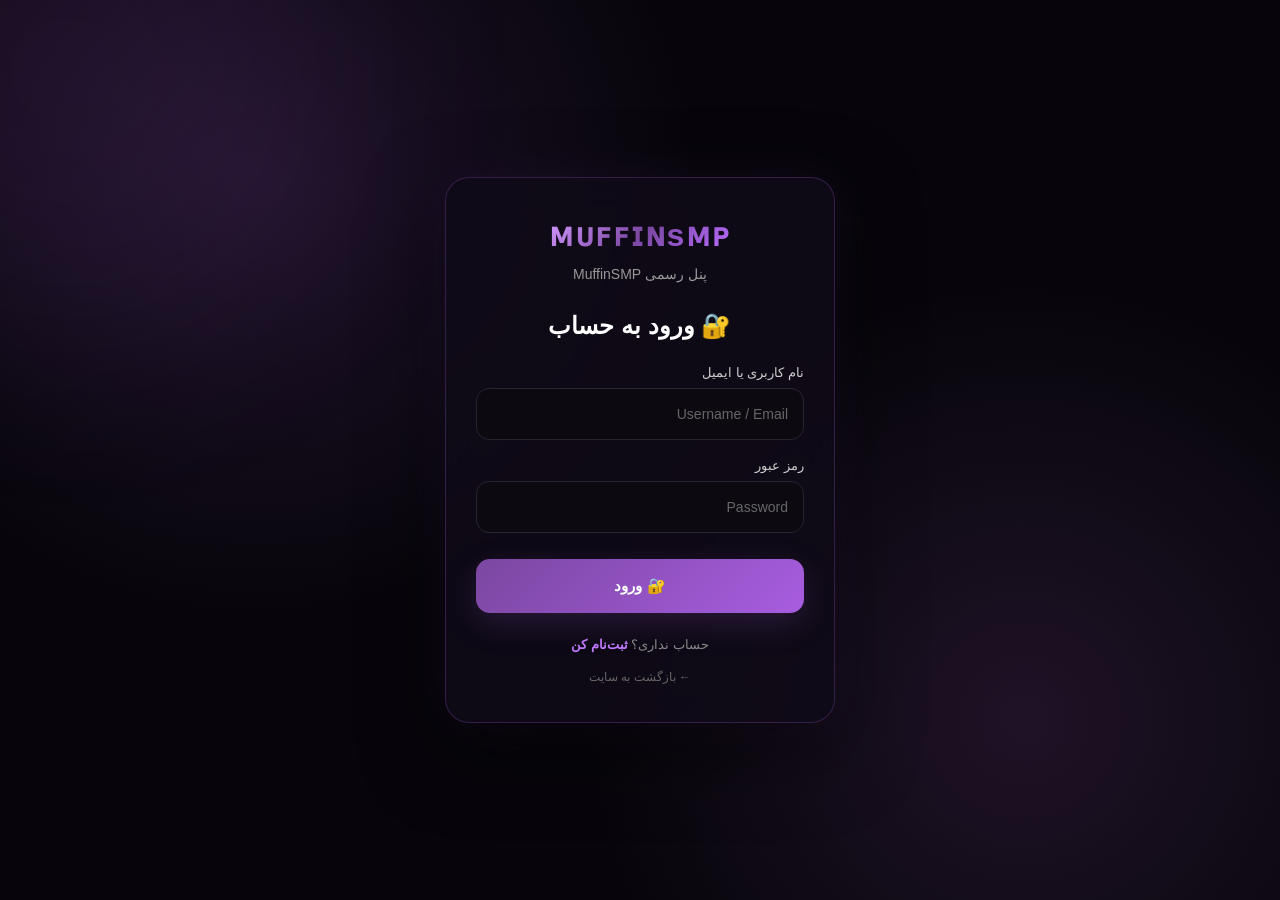
==== login.html @ 513a9d9e "Create login.html" ====
<!DOCTYPE html>
<html lang="fa" dir="rtl">
<head>
    <meta charset="UTF-8">
    <meta name="viewport" content="width=device-width, initial-scale=1.0">

    <title>ورود | MuffinSMP</title>

    <link rel="icon" type="image/png" href="assets/favicon.png">

    <style>
        * {
            box-sizing: border-box;
            margin: 0;
            padding: 0;
        }

        body {
            min-height: 100vh;
            font-family: Arial, Tahoma, sans-serif;
            background:
                radial-gradient(circle at 20% 20%, rgba(123, 71, 161, .22), transparent 35%),
                radial-gradient(circle at 80% 80%, rgba(155, 89, 182, .16), transparent 35%),
                #07050b;
            color: #fff;
            display: flex;
            align-items: center;
            justify-content: center;
            overflow-x: hidden;
        }

        body::before {
            content: "";
            position: fixed;
            width: 500px;
            height: 500px;
            background: rgba(123, 71, 161, .12);
            filter: blur(100px);
            border-radius: 50%;
            top: -180px;
            left: -180px;
            pointer-events: none;
        }

        .container {
            width: 100%;
            max-width: 430px;
            padding: 20px;
        }

        .card {
            position: relative;
            background: rgba(15, 11, 23, .88);
            border: 1px solid rgba(167, 91, 220, .25);
            border-radius: 24px;
            padding: 38px 30px;
            box-shadow:
                0 25px 80px rgba(0, 0, 0, .55),
                0 0 50px rgba(123, 71, 161, .12);
            backdrop-filter: blur(18px);
        }

        .logo {
            text-align: center;
            margin-bottom: 12px;
        }

        .logo span {
            font-size: 32px;
            font-weight: 900;
            letter-spacing: 2px;
            background: linear-gradient(135deg, #d49aff, #7b47a1, #b86cff);
            -webkit-background-clip: text;
            -webkit-text-fill-color: transparent;
        }

        .subtitle {
            text-align: center;
            color: #999;
            font-size: 14px;
            margin-bottom: 30px;
        }

        .title {
            text-align: center;
            font-size: 24px;
            font-weight: 800;
            margin-bottom: 25px;
        }

        .input-group {
            margin-bottom: 18px;
        }

        label {
            display: block;
            color: #cfcfcf;
            font-size: 13px;
            margin-bottom: 8px;
        }

        input {
            width: 100%;
            height: 52px;
            border-radius: 13px;
            border: 1px solid #292331;
            outline: none;
            background: #0c0911;
            color: #fff;
            padding: 0 15px;
            font-size: 14px;
            transition: .25s;
        }

        input:focus {
            border-color: #9b59d0;
            box-shadow: 0 0 0 3px rgba(155, 89, 208, .12);
        }

        input::placeholder {
            color: #666;
        }

        .login-btn {
            width: 100%;
            height: 54px;
            margin-top: 8px;
            border: none;
            border-radius: 14px;
            cursor: pointer;
            color: #fff;
            font-size: 15px;
            font-weight: 800;
            background: linear-gradient(135deg, #7b47a1, #a85de0);
            box-shadow: 0 10px 30px rgba(123, 71, 161, .25);
            transition: .25s;
        }

        .login-btn:hover {
            transform: translateY(-2px);
            box-shadow: 0 14px 35px rgba(123, 71, 161, .4);
        }

        .login-btn:disabled {
            opacity: .6;
            cursor: wait;
            transform: none;
        }

        .message {
            display: none;
            margin-top: 16px;
            padding: 12px 14px;
            border-radius: 12px;
            font-size: 13px;
            text-align: center;
        }

        .message.show {
            display: block;
        }

        .message.error {
            color: #ffb3b3;
            background: rgba(231, 76, 60, .10);
            border: 1px solid rgba(231, 76, 60, .25);
        }

        .message.success {
            color: #b8ffd0;
            background: rgba(46, 204, 113, .10);
            border: 1px solid rgba(46, 204, 113, .25);
        }

        .register {
            text-align: center;
            margin-top: 24px;
            color: #888;
            font-size: 13px;
        }

        .register a {
            color: #c17aff;
            text-decoration: none;
            font-weight: 700;
        }

        .register a:hover {
            text-decoration: underline;
        }

        .back {
            display: block;
            text-align: center;
            margin-top: 18px;
            color: #666;
            text-decoration: none;
            font-size: 12px;
        }

        .back:hover {
            color: #aaa;
        }

        .loading {
            display: inline-flex;
            align-items: center;
            justify-content: center;
            gap: 8px;
        }

        .spinner {
            width: 16px;
            height: 16px;
            border: 2px solid rgba(255,255,255,.25);
            border-top-color: #fff;
            border-radius: 50%;
            animation: spin .7s linear infinite;
        }

        @keyframes spin {
            to {
                transform: rotate(360deg);
            }
        }

        @media (max-width: 480px) {
            .container {
                padding: 14px;
            }

            .card {
                padding: 30px 20px;
                border-radius: 20px;
            }

            .logo span {
                font-size: 28px;
            }
        }
    </style>
</head>

<body>

<div class="container">

    <div class="card">

        <div class="logo">
            <span>ᴍᴜꜰꜰɪɴѕᴍᴘ</span>
        </div>

        <div class="subtitle">
            پنل رسمی MuffinSMP
        </div>

        <div class="title">
            🔐 ورود به حساب
        </div>

        <form id="loginForm">

            <div class="input-group">
                <label for="username">نام کاربری یا ایمیل</label>
                <input
                    id="username"
                    name="username"
                    type="text"
                    placeholder="Username / Email"
                    autocomplete="username"
                    required
                >
            </div>

            <div class="input-group">
                <label for="password">رمز عبور</label>
                <input
                    id="password"
                    name="password"
                    type="password"
                    placeholder="Password"
                    autocomplete="current-password"
                    required
                >
            </div>

            <button id="loginBtn" class="login-btn" type="submit">
                🔐 ورود
            </button>

        </form>

        <div id="message" class="message"></div>

        <div class="register">
            حساب نداری؟
            <a href="register.html">ثبت‌نام کن</a>
        </div>

        <a class="back" href="index.html">
            ← بازگشت به سایت
        </a>

    </div>

</div>

<script>
    const API = "https://api.muffinsmp.ir/api";

    const form = document.getElementById("loginForm");
    const button = document.getElementById("loginBtn");
    const message = document.getElementById("message");

    function showMessage(text, type = "error") {
        message.textContent = text;
        message.className = "message show " + type;
    }

    function setLoading(loading) {

        button.disabled = loading;

        if (loading) {
            button.innerHTML = `
                <span class="loading">
                    <span class="spinner"></span>
                    در حال ورود...
                </span>
            `;
        } else {
            button.innerHTML = "🔐 ورود";
        }
    }

    form.addEventListener("submit", async (event) => {

        event.preventDefault();

        const username = document
            .getElementById("username")
            .value
            .trim();

        const password = document
            .getElementById("password")
            .value;

        if (!username || !password) {
            showMessage("لطفاً نام کاربری و رمز عبور را وارد کنید.");
            return;
        }

        setLoading(true);
        message.className = "message";

        try {

            const response = await fetch(`${API}/login`, {
                method: "POST",
                headers: {
                    "Content-Type": "application/json"
                },
                body: JSON.stringify({
                    username,
                    password
                })
            });

            let data = {};

            try {
                data = await response.json();
            } catch {
                data = {};
            }

            if (!response.ok) {

                showMessage(
                    data.error ||
                    data.message ||
                    "نام کاربری یا رمز عبور اشتباه است."
                );

                setLoading(false);
                return;
            }

            if (!data.token) {
                showMessage("ورود انجام شد اما توکن دریافت نشد.");
                setLoading(false);
                return;
            }

            localStorage.setItem("muffin_token", data.token);

            showMessage("✅ ورود موفق بود؛ در حال انتقال...", "success");

            setTimeout(() => {
                window.location.href = "panel.html";
            }, 700);

        } catch (error) {

            console.error("Login Error:", error);

            showMessage(
                "ارتباط با سرور برقرار نشد. دوباره تلاش کنید."
            );

            setLoading(false);
        }
    });

    // اگر قبلاً لاگین شده، مستقیم پنل باز شود
    if (localStorage.getItem("muffin_token")) {
        window.location.href = "panel.html";
    }
</script>

</body>
</html>
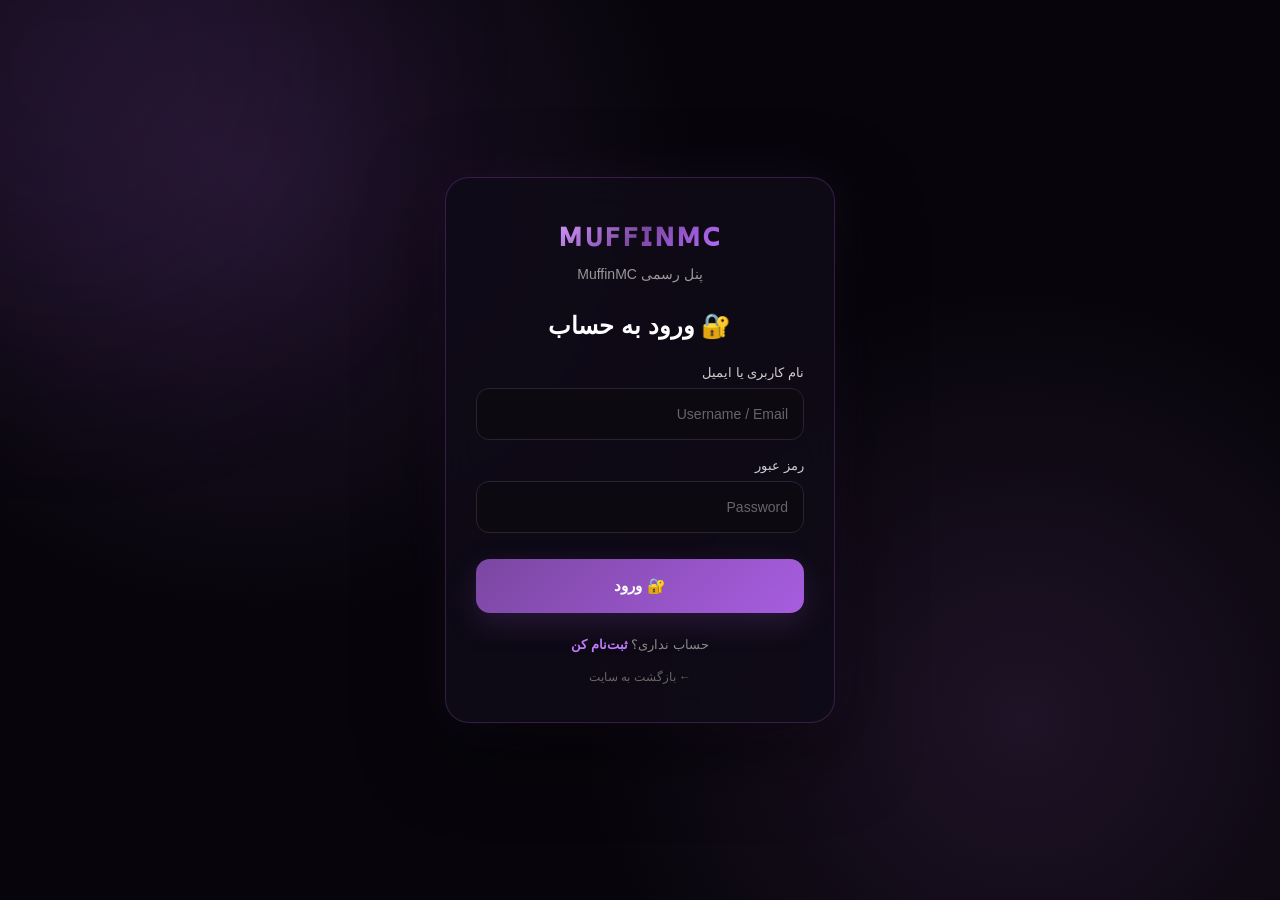
==== commit e505451c: "Update login.html" ====
--- a/login.html
+++ b/login.html
@@ -1,268 +1,475 @@
 <!DOCTYPE html>
 <html lang="fa" dir="rtl">
+
 <head>
+
     <meta charset="UTF-8">
     <meta name="viewport" content="width=device-width, initial-scale=1.0">
 
-    <title>ورود | MuffinSMP</title>
+    <title>ورود | MuffinMC</title>
 
     <link rel="icon" type="image/png" href="assets/favicon.png">
 
     <style>
+
         * {
             box-sizing: border-box;
             margin: 0;
             padding: 0;
         }
 
+        html,
         body {
+            margin: 0;
+            padding: 0;
+        }
+
+        body {
+
             min-height: 100vh;
-            font-family: Arial, Tahoma, sans-serif;
+
+            font-family:
+                Arial,
+                Tahoma,
+                sans-serif;
+
             background:
-                radial-gradient(circle at 20% 20%, rgba(123, 71, 161, .22), transparent 35%),
-                radial-gradient(circle at 80% 80%, rgba(155, 89, 182, .16), transparent 35%),
+
+                radial-gradient(
+                    circle at 20% 20%,
+                    rgba(123, 71, 161, .22),
+                    transparent 35%
+                ),
+
+                radial-gradient(
+                    circle at 80% 80%,
+                    rgba(155, 89, 182, .16),
+                    transparent 35%
+                ),
+
                 #07050b;
+
             color: #fff;
+
             display: flex;
+
             align-items: center;
+
             justify-content: center;
+
             overflow-x: hidden;
         }
 
         body::before {
+
             content: "";
+
             position: fixed;
+
             width: 500px;
             height: 500px;
-            background: rgba(123, 71, 161, .12);
+
+            background:
+                rgba(123, 71, 161, .12);
+
             filter: blur(100px);
+
             border-radius: 50%;
+
             top: -180px;
             left: -180px;
+
             pointer-events: none;
         }
 
         .container {
+
             width: 100%;
+
             max-width: 430px;
+
             padding: 20px;
         }
 
         .card {
+
             position: relative;
-            background: rgba(15, 11, 23, .88);
-            border: 1px solid rgba(167, 91, 220, .25);
+
+            background:
+                rgba(15, 11, 23, .88);
+
+            border:
+                1px solid
+                rgba(167, 91, 220, .25);
+
             border-radius: 24px;
+
             padding: 38px 30px;
+
             box-shadow:
-                0 25px 80px rgba(0, 0, 0, .55),
-                0 0 50px rgba(123, 71, 161, .12);
+
+                0 25px 80px
+                rgba(0, 0, 0, .55),
+
+                0 0 50px
+                rgba(123, 71, 161, .12);
+
             backdrop-filter: blur(18px);
         }
 
         .logo {
+
             text-align: center;
+
             margin-bottom: 12px;
         }
 
         .logo span {
+
             font-size: 32px;
+
             font-weight: 900;
+
             letter-spacing: 2px;
-            background: linear-gradient(135deg, #d49aff, #7b47a1, #b86cff);
+
+            background:
+
+                linear-gradient(
+                    135deg,
+                    #d49aff,
+                    #7b47a1,
+                    #b86cff
+                );
+
             -webkit-background-clip: text;
+
             -webkit-text-fill-color: transparent;
         }
 
         .subtitle {
+
             text-align: center;
+
             color: #999;
+
             font-size: 14px;
+
             margin-bottom: 30px;
         }
 
         .title {
+
             text-align: center;
+
             font-size: 24px;
+
             font-weight: 800;
+
             margin-bottom: 25px;
         }
 
         .input-group {
+
             margin-bottom: 18px;
         }
 
         label {
+
             display: block;
+
             color: #cfcfcf;
+
             font-size: 13px;
+
             margin-bottom: 8px;
         }
 
         input {
+
             width: 100%;
+
             height: 52px;
+
             border-radius: 13px;
-            border: 1px solid #292331;
+
+            border:
+                1px solid
+                #292331;
+
             outline: none;
+
             background: #0c0911;
+
             color: #fff;
+
             padding: 0 15px;
+
             font-size: 14px;
+
             transition: .25s;
         }
 
         input:focus {
+
             border-color: #9b59d0;
-            box-shadow: 0 0 0 3px rgba(155, 89, 208, .12);
+
+            box-shadow:
+                0 0 0 3px
+                rgba(155, 89, 208, .12);
         }
 
         input::placeholder {
+
             color: #666;
         }
 
         .login-btn {
+
             width: 100%;
+
             height: 54px;
+
             margin-top: 8px;
+
             border: none;
+
             border-radius: 14px;
+
             cursor: pointer;
+
             color: #fff;
+
             font-size: 15px;
+
             font-weight: 800;
-            background: linear-gradient(135deg, #7b47a1, #a85de0);
-            box-shadow: 0 10px 30px rgba(123, 71, 161, .25);
+
+            background:
+
+                linear-gradient(
+                    135deg,
+                    #7b47a1,
+                    #a85de0
+                );
+
+            box-shadow:
+
+                0 10px 30px
+                rgba(123, 71, 161, .25);
+
             transition: .25s;
         }
 
         .login-btn:hover {
+
             transform: translateY(-2px);
-            box-shadow: 0 14px 35px rgba(123, 71, 161, .4);
+
+            box-shadow:
+
+                0 14px 35px
+                rgba(123, 71, 161, .4);
         }
 
         .login-btn:disabled {
+
             opacity: .6;
+
             cursor: wait;
+
             transform: none;
         }
 
         .message {
+
             display: none;
+
             margin-top: 16px;
+
             padding: 12px 14px;
+
             border-radius: 12px;
+
             font-size: 13px;
+
             text-align: center;
         }
 
         .message.show {
+
             display: block;
         }
 
         .message.error {
+
             color: #ffb3b3;
-            background: rgba(231, 76, 60, .10);
-            border: 1px solid rgba(231, 76, 60, .25);
+
+            background:
+                rgba(231, 76, 60, .10);
+
+            border:
+                1px solid
+                rgba(231, 76, 60, .25);
         }
 
         .message.success {
+
             color: #b8ffd0;
-            background: rgba(46, 204, 113, .10);
-            border: 1px solid rgba(46, 204, 113, .25);
+
+            background:
+                rgba(46, 204, 113, .10);
+
+            border:
+                1px solid
+                rgba(46, 204, 113, .25);
         }
 
         .register {
+
             text-align: center;
+
             margin-top: 24px;
+
             color: #888;
+
             font-size: 13px;
         }
 
         .register a {
+
             color: #c17aff;
+
             text-decoration: none;
+
             font-weight: 700;
         }
 
         .register a:hover {
+
             text-decoration: underline;
         }
 
         .back {
+
             display: block;
+
             text-align: center;
+
             margin-top: 18px;
+
             color: #666;
+
             text-decoration: none;
+
             font-size: 12px;
         }
 
         .back:hover {
+
             color: #aaa;
         }
 
         .loading {
+
             display: inline-flex;
+
             align-items: center;
+
             justify-content: center;
+
             gap: 8px;
         }
 
         .spinner {
+
             width: 16px;
+
             height: 16px;
-            border: 2px solid rgba(255,255,255,.25);
+
+            border:
+                2px solid
+                rgba(255, 255, 255, .25);
+
             border-top-color: #fff;
+
             border-radius: 50%;
-            animation: spin .7s linear infinite;
+
+            animation:
+                spin .7s linear infinite;
         }
 
         @keyframes spin {
+
             to {
                 transform: rotate(360deg);
             }
+
         }
 
         @media (max-width: 480px) {
+
             .container {
+
                 padding: 14px;
             }
 
             .card {
+
                 padding: 30px 20px;
+
                 border-radius: 20px;
             }
 
             .logo span {
+
                 font-size: 28px;
             }
-        }
+
+        }
+
     </style>
+
 </head>
 
+
 <body>
 
+
 <div class="container">
 
     <div class="card">
 
+
         <div class="logo">
-            <span>ᴍᴜꜰꜰɪɴѕᴍᴘ</span>
+
+            <span>
+                ᴍᴜꜰꜰɪɴᴍᴄ
+            </span>
+
         </div>
 
+
         <div class="subtitle">
-            پنل رسمی MuffinSMP
+
+            پنل رسمی MuffinMC
+
         </div>
 
+
         <div class="title">
+
             🔐 ورود به حساب
+
         </div>
 
+
         <form id="loginForm">
 
+
             <div class="input-group">
-                <label for="username">نام کاربری یا ایمیل</label>
+
+                <label for="username">
+                    نام کاربری یا ایمیل
+                </label>
+
                 <input
                     id="username"
                     name="username"
@@ -271,10 +478,16 @@
                     autocomplete="username"
                     required
                 >
+
             </div>
 
+
             <div class="input-group">
-                <label for="password">رمز عبور</label>
+
+                <label for="password">
+                    رمز عبور
+                </label>
+
                 <input
                     id="password"
                     name="password"
@@ -283,142 +496,313 @@
                     autocomplete="current-password"
                     required
                 >
+
             </div>
 
-            <button id="loginBtn" class="login-btn" type="submit">
+
+            <button
+                id="loginBtn"
+                class="login-btn"
+                type="submit"
+            >
+
                 🔐 ورود
+
             </button>
 
+
         </form>
 
-        <div id="message" class="message"></div>
+
+        <div
+            id="message"
+            class="message"
+        ></div>
+
 
         <div class="register">
+
             حساب نداری؟
-            <a href="register.html">ثبت‌نام کن</a>
+
+            <a href="register.html">
+                ثبت‌نام کن
+            </a>
+
         </div>
 
-        <a class="back" href="index.html">
+
+        <a
+            class="back"
+            href="index.html"
+        >
+
             ← بازگشت به سایت
+
         </a>
 
+
     </div>
 
 </div>
 
+
 <script>
-    const API = "https://api.muffinsmp.ir/api";
-
-    const form = document.getElementById("loginForm");
-    const button = document.getElementById("loginBtn");
-    const message = document.getElementById("message");
-
-    function showMessage(text, type = "error") {
-        message.textContent = text;
-        message.className = "message show " + type;
+
+
+/* =========================
+   MUFFINMC API
+========================= */
+
+const API =
+    "https://cullofduty63.cullofduty63.workers.dev/api";
+
+
+/* =========================
+   ELEMENTS
+========================= */
+
+const form =
+    document.getElementById("loginForm");
+
+const button =
+    document.getElementById("loginBtn");
+
+const message =
+    document.getElementById("message");
+
+
+/* =========================
+   MESSAGE
+========================= */
+
+function showMessage(
+    text,
+    type = "error"
+) {
+
+    message.textContent =
+        text;
+
+    message.className =
+        "message show " + type;
+
+}
+
+
+/* =========================
+   LOADING
+========================= */
+
+function setLoading(loading) {
+
+    button.disabled =
+        loading;
+
+
+    if (loading) {
+
+        button.innerHTML = `
+
+            <span class="loading">
+
+                <span class="spinner"></span>
+
+                در حال ورود...
+
+            </span>
+
+        `;
+
+    } else {
+
+        button.innerHTML =
+            "🔐 ورود";
+
     }
 
-    function setLoading(loading) {
-
-        button.disabled = loading;
-
-        if (loading) {
-            button.innerHTML = `
-                <span class="loading">
-                    <span class="spinner"></span>
-                    در حال ورود...
-                </span>
-            `;
-        } else {
-            button.innerHTML = "🔐 ورود";
-        }
-    }
-
-    form.addEventListener("submit", async (event) => {
+}
+
+
+/* =========================
+   LOGIN
+========================= */
+
+form.addEventListener(
+    "submit",
+    async (event) => {
 
         event.preventDefault();
 
-        const username = document
-            .getElementById("username")
-            .value
-            .trim();
-
-        const password = document
-            .getElementById("password")
-            .value;
-
-        if (!username || !password) {
-            showMessage("لطفاً نام کاربری و رمز عبور را وارد کنید.");
+
+        const login =
+            document
+                .getElementById("username")
+                .value
+                .trim();
+
+
+        const password =
+            document
+                .getElementById("password")
+                .value;
+
+
+        if (!login || !password) {
+
+            showMessage(
+                "لطفاً نام کاربری و رمز عبور را وارد کنید."
+            );
+
             return;
-        }
+
+        }
+
 
         setLoading(true);
-        message.className = "message";
+
+
+        message.className =
+            "message";
+
 
         try {
 
-            const response = await fetch(`${API}/login`, {
-                method: "POST",
-                headers: {
-                    "Content-Type": "application/json"
-                },
-                body: JSON.stringify({
-                    username,
-                    password
-                })
-            });
+            const response =
+                await fetch(
+                    `${API}/login`,
+                    {
+
+                        method: "POST",
+
+                        headers: {
+
+                            "Content-Type":
+                                "application/json"
+
+                        },
+
+                        body:
+                            JSON.stringify({
+
+                                login:
+                                    login,
+
+                                password:
+                                    password
+
+                            })
+
+                    }
+                );
+
 
             let data = {};
 
+
             try {
-                data = await response.json();
+
+                data =
+                    await response.json();
+
             } catch {
+
                 data = {};
+
             }
+
 
             if (!response.ok) {
 
                 showMessage(
                     data.error ||
-                    data.message ||
                     "نام کاربری یا رمز عبور اشتباه است."
                 );
 
                 setLoading(false);
+
                 return;
+
             }
 
+
             if (!data.token) {
-                showMessage("ورود انجام شد اما توکن دریافت نشد.");
+
+                showMessage(
+                    "ورود انجام شد اما توکن دریافت نشد."
+                );
+
                 setLoading(false);
+
                 return;
+
             }
 
-            localStorage.setItem("muffin_token", data.token);
-
-            showMessage("✅ ورود موفق بود؛ در حال انتقال...", "success");
-
-            setTimeout(() => {
-                window.location.href = "panel.html";
-            }, 700);
+
+            /* ذخیره توکن */
+
+            localStorage.setItem(
+                "muffin_token",
+                data.token
+            );
+
+
+            showMessage(
+                "✅ ورود موفق بود؛ در حال انتقال...",
+                "success"
+            );
+
+
+            setTimeout(
+                () => {
+
+                    window.location.href =
+                        "panel.html";
+
+                },
+                700
+            );
+
 
         } catch (error) {
 
-            console.error("Login Error:", error);
+            console.error(
+                "MuffinMC Login Error:",
+                error
+            );
+
 
             showMessage(
                 "ارتباط با سرور برقرار نشد. دوباره تلاش کنید."
             );
 
+
             setLoading(false);
-        }
-    });
-
-    // اگر قبلاً لاگین شده، مستقیم پنل باز شود
-    if (localStorage.getItem("muffin_token")) {
-        window.location.href = "panel.html";
+
+        }
+
     }
+);
+
+
+/* =========================
+   ALREADY LOGGED IN
+========================= */
+
+if (
+    localStorage.getItem(
+        "muffin_token"
+    )
+) {
+
+    window.location.href =
+        "panel.html";
+
+}
+
+
 </script>
 
+
 </body>
+
 </html>
